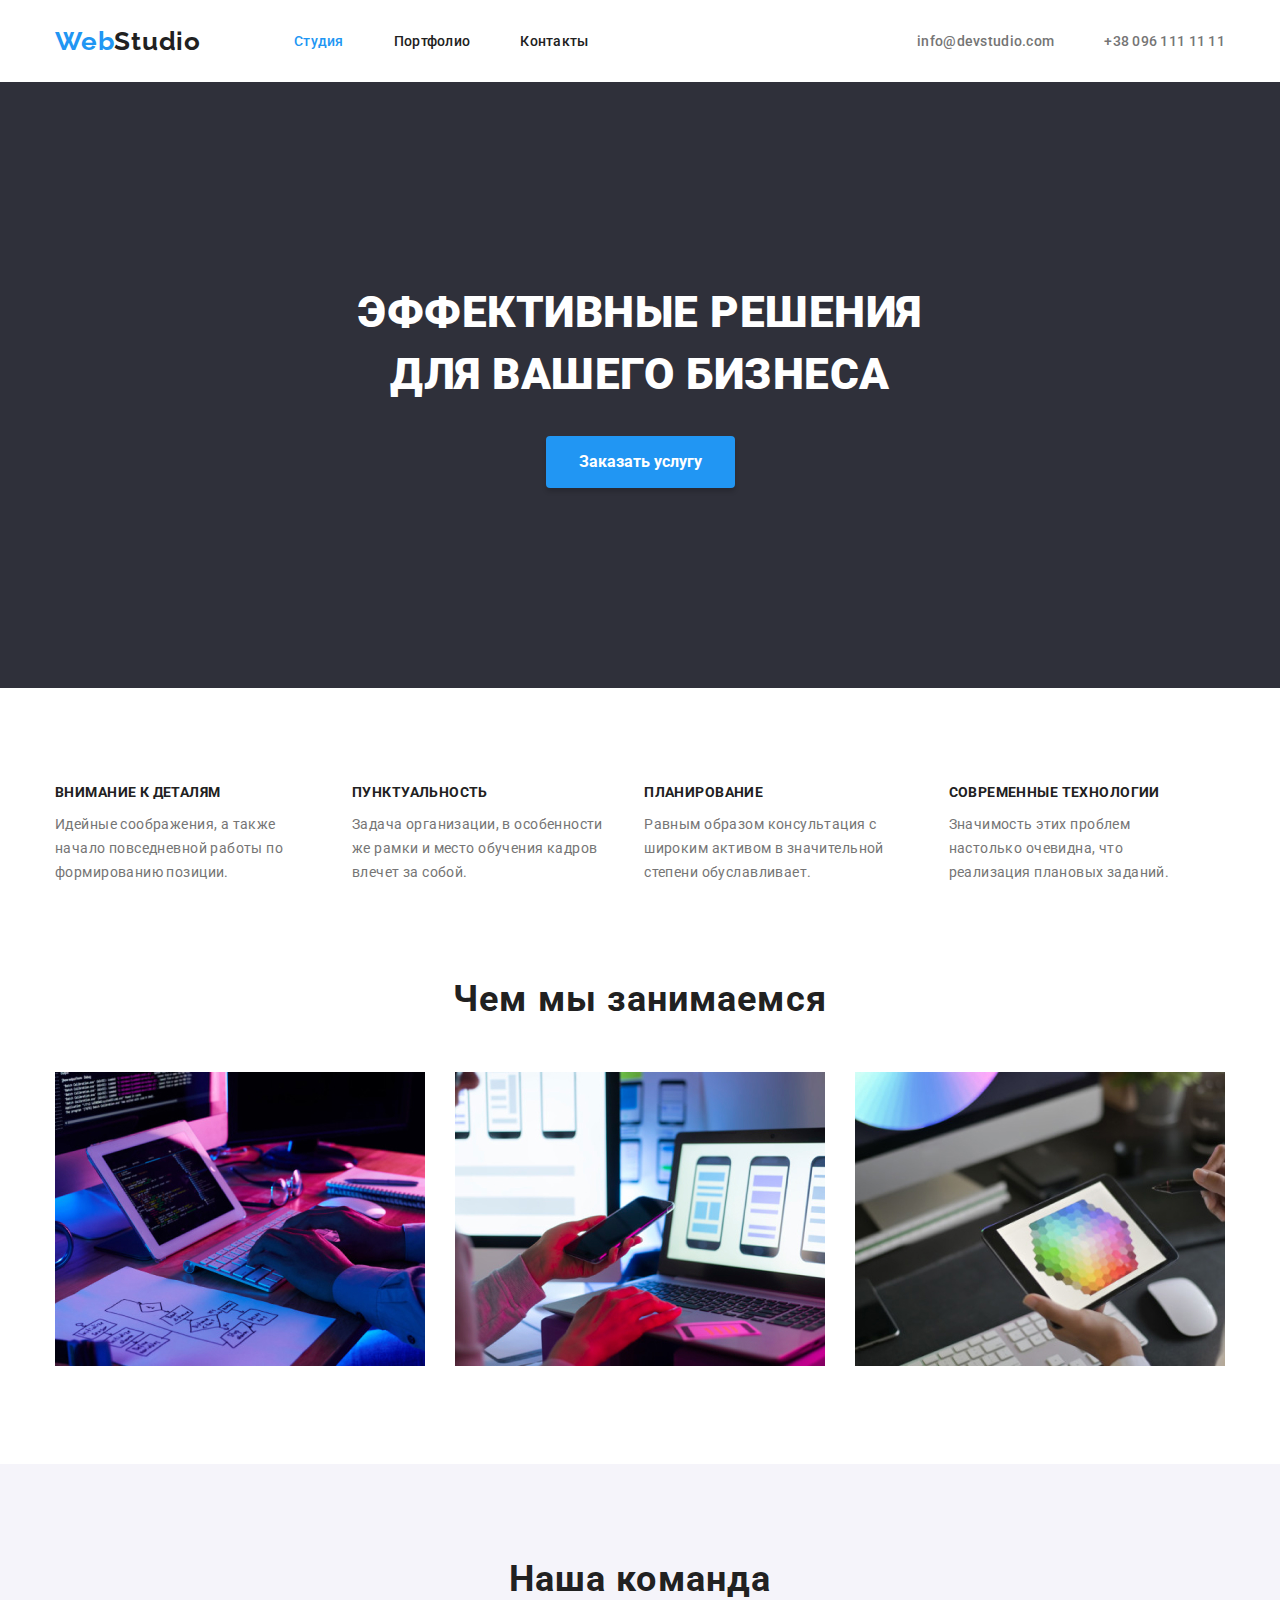
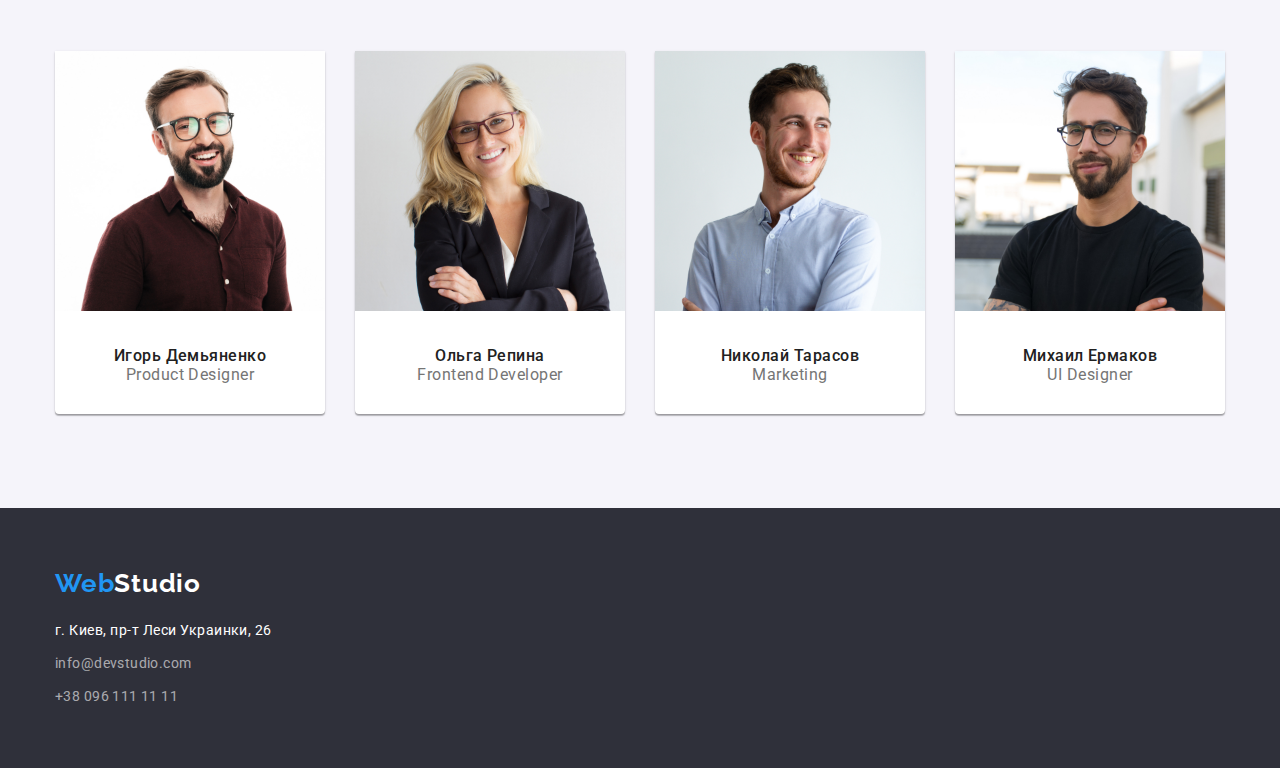
==== index.html @ 3443d998 "проект 4" ====
<!DOCTYPE html>
<html lang="en">
<head>
    <meta charset="UTF-8">
    <meta http-equiv="X-UA-Compatible" content="IE=edge">
    <meta name="viewport" content="width=device-width, initial-scale=1.0">
    <title>Index</title>
    <link rel="preconnect" href="https://fonts.googleapis.com">
    <link rel="preconnect" href="https://fonts.gstatic.com" crossorigin>
    <link href="https://fonts.googleapis.com/css2?family=Raleway:wght@700&family=Roboto:wght@400;500;700;900&display=swap"
     rel="stylesheet">
     <link rel="stylesheet" href="https://cdnjs.cloudflare.com/ajax/libs/modern-normalize/1.1.0/modern-normalize.min.css">
    <link rel="stylesheet" href="./css/styles.css">
</head>
<body>
    <header class="page-header">
        <div class="container item">
        <nav class="item">
        <a class="logo" href=""><span class="textcolor-web">Web</span><span class="textcolor-studio">Studio</span></a>
        <ul class="item">
            <li class="item-li"><a class="site-nav current" href="./index.html">Студия</a></li>
            <li class="item-li"><a class="site-nav" href="./portfolio.html">Портфолио</a></li>
            <li class="item-li"><a class="site-nav" href="">Контакты</a></li>
        </ul>
        </nav>
        <div class="item-contacts">
        <ul class="item">
            <li class="item-li">
            <a class="site-nav contacts-header" href="mailto:info@devstudio.com">info@devstudio.com</a>
            </li>
            <li class="item-li">
            <a class="site-nav contacts-header" href="tel:380961111111">+38 096 111 11 11</a>
            </li>
        </ul>
        </div>
        </div>  
    </header>
    <main>
        <section class="hero">
            <h1 class="head">
                ЭФФЕКТИВНЫЕ РЕШЕНИЯ<br>ДЛЯ ВАШЕГО БИЗНЕСА
            </h1>
            <button class="button-primary" type="button">Заказать услугу</button>
        </section>
        <section class="section benefits">
            <div class="container">
            <ul class="feature">
                <li>
                    <h3 class="title">
                        Внимание к деталям
                    </h3>
                    <p class="feature-text">
                        Идейные соображения, а также начало повседневной работы по формированию позиции.
                    </p>
                </li>
                <li>
                    <h3 class="title">
                        Пунктуальность
                    </h3>
                    <p class="feature-text">
                        Задача организации, в особенности же рамки и место обучения кадров влечет за собой.
                    </p>
                </li>
                <li>
                    <h3 class="title">
                        Планирование
                    </h3>
                    <p class="feature-text">
                        Равным образом консультация с широким активом в значительной степени обуславливает.
                    </p>
                </li>
                <li>
                    <h3 class="title">
                        Современные технологии
                    </h3>
                    <p class="feature-text">
                        Значимость этих проблем настолько очевидна, что реализация плановых заданий.
                    </p>
                </li>
            </ul>
            </div>
         </section>
            <section class="section">
            <div class="container">
            <h2 class="section-head">
                Чем мы занимаемся
            </h2>
            <ul class="item-business">
                <li>
                    <img src="./images/img-pc.jpg" alt="pc" width="370">
                </li>
                <li>
                    <img src="./images/img-notebook.jpg" alt="notebook" width="370">
                </li>
                <li>
                    <img src="./images/img-tablet.jpg" alt="tablet" width="370">
                </li> 
            </ul>
            </div>
        </section>
        <section class="section team">
            <div class="container">
            <h2 class="section-head">
                Наша команда
            </h2>
            <ul class="item">
                <li class="img-decor">
                    <img src="./images/img1section2.jpg" alt="Product Designer" width="270">
                    <div class="team-info">
                         <h3 class="section-title-names">Игорь Демьяненко</h3>
                         <p class="section-title-profession">Product Designer</p>
                    </div>
                </li>
                <li class="img-decor">
                    <img src="./images/img2section2.jpg" alt="Frontend Developer" width="270">
                   <div class="team-info">
                        <h3 class="section-title-names">Ольга Репина</h3>
                        <p class="section-title-profession">Frontend Developer</p>
                    </div>
                </li>
                <li class="img-decor">
                    <img src="./images/img3section2.jpg" alt="Marketing" width="270">
                   <div class="team-info">
                        <h3 class="section-title-names">Николай Тарасов</h3>
                        <p class="section-title-profession">Marketing</p>
                    </div>
                </li>
                <li class="img-decor">
                    <img src="./images/img4section2.jpg" alt="UI Designer" width="270">
                  <div class="team-info">
                    <h3 class="section-title-names">Михаил Ермаков</h3>
                    <p class="section-title-profession">UI Designer</p>
                    </div>
                </li>
            </ul>
            </div>
        </section> 
    </main>
    <footer class="page-footer">
        <div class="container">
            <div class="logo-footer-position">
                 <a class="logo-footer" href=""><span class="textcolor-web">Web</span><span class="textcolor-studio-footer">Studio</span></a>
            </div>
             <ul class="item-li-footer"> 
                 <li class="adress-footer-position">
                    <address class="address">г. Киев, пр-т Леси Украинки, 26</address>
                </li>
                <li class="mail-footer-position">
                    <a class="site-nav contacts-footer" href="mailto:info@devstudio.com">info@devstudio.com</a>
                </li>
                <li>
                    <a class="site-nav contacts-footer" href="tel:380961111111">+38 096 111 11 11</a>
                </li>
            </ul>
        </div>
    </footer>
</body>
</html>
---- css/styles.css ----
:root {
  --primary-text-color: #212121;
  --p-text-color: #757575;
  --accent-color: #2196f3;
}
h1,
h2,
h3,
h4,
h5,
h6,
p {
  margin-top: 0;
  margin-bottom: 0%;
}
ul {
  list-style: none;
  padding: 0px;
  margin: 0px;
}
body {
  background-color: #e5e5e5;
  color: var(--primary-text-color);
  font-family: "Raleway", sans-serif;
  font-family: "Roboto", sans-serif;
  letter-spacing: 0.03em;
}

.container {
  margin-right: auto;
  margin-left: auto;
  width: 1200px;
  padding-left: 15px;
  padding-right: 15px;
}
.hero {
  padding-top: 200px;
  padding-bottom: 200px;
  background-color: #2f303a;
  text-align: center;
}
.section {
  padding-top: 94px;
  padding-bottom: 94px;
  background-color: #ffffff;
}
.benefits {
  padding-bottom: 0px;
}

/* навигация */
.page-header {
  margin: auto;
  background-color: #ffffff;
}
.item {
  display: flex;
  align-items: center;
  justify-content: space-between;
}
.site-nav {
  color: var(--primary-text-color);
  font-weight: 500;
  font-size: 14px;
  line-height: 1.15;
  letter-spacing: 0.02em;
  text-decoration: none;
}
.item-li {
  margin-right: 50px;
  display: block;
  padding-top: 32px;
  padding-bottom: 32px;
}
.item .item-li:last-child {
  margin-right: 0px;
}

.item-contacts {
  padding-left: auto;
}

.site-nav:hover,
.site-nav:focus {
  color: var(--accent-color);
}
.site-nav.current {
  color: var(--accent-color);
}
.contacts-header {
  color: var(--p-text-color);
}

/* футер */

.page-footer {
  background-color: #2f303a;
  padding-top: 60px;
  padding-bottom: 60px;
}
.contacts-footer {
  font-style: normal;
  font-weight: normal;
  font-size: 14px;
  line-height: 1.7;
  letter-spacing: 0.03em;
  color: rgba(255, 255, 255, 0.6);
}
.address {
  font-style: normal;
  color: #ffffff;
  font-size: 14px;
  line-height: 1.7;
}

/* логотип */

.logo {
  font-family: "Raleway";
  font-style: 400;
  font-size: 26px;
  line-height: 1.2;
  letter-spacing: 0.03em;
  font-weight: bold;
  text-decoration: none;
  margin-right: 93px;
}
.textcolor-web {
  color: var(--accent-color);
}
.textcolor-studio {
  color: var(--primary-text-color);
}
.textcolor-studio-footer {
  color: #ffffff;
}

.logo-footer {
  font-family: "Raleway";
  font-style: 400;
  font-size: 26px;
  line-height: 1.2;
  letter-spacing: 0.03em;
  font-weight: bold;
  text-decoration: none;
}

.adress-footer-position {
  margin-bottom: 9px;
}
.mail-footer-position {
  margin-bottom: 9px;
}
.logo-footer-position {
  margin-bottom: 20px;
}

.item-li-footer {
  display: block;
}
/* страница студия */

/* достоинства команды */
.head {
  color: #ffffff;
  font-style: 400;
  font-weight: 900;
  font-size: 44px;
  line-height: 1.4;
  text-align: center;
}
.feature {
  display: flex;
}

.feature-text {
  color: var(--p-text-color);
  font-style: 400;
  font-size: 14px;
  line-height: 1.7;
  letter-spacing: 0.03em;
  display: flex;
  margin-right: 30px;
}

.title {
  display: flex;
  color: var(--primary-text-color);
  font-style: 400;
  font-weight: 700;
  font-size: 14px;
  line-height: 1.5;
  letter-spacing: 0.03em;
  text-transform: uppercase;
  margin-bottom: 10px;
  margin-right: 30px;
}
.item-business {
  display: flex;
  align-items: center;
  justify-content: space-between;
}

/* команда */
.team {
  background-color: #f5f4fa;
}

.section-head {
  color: var(--primary-text-color);
  font-style: 400;
  font-weight: 700;
  font-size: 36px;
  line-height: 1.2;
  text-align: center;
  letter-spacing: 0.03em;
  margin-top: 0px;
  margin-bottom: 50px;
}

.section-title-names {
  color: var(--primary-text-color);
  font-style: 400;
  font-weight: 500;
  font-size: 16px;
  line-height: 1.2;
  text-align: center;
}
.section-title-profession {
  font-family: Roboto;
  font-style: normal;
  font-weight: normal;
  font-size: 16px;
  line-height: 1.2;
  letter-spacing: 0.03em;
  color: var(--p-text-color);
  text-align: center;
}
.team-info {
  padding-top: 30px;
  padding-bottom: 30px;
}

/* страница портфолио */

/* работы команды */

.section-work-list {
  color: var(--primary-text-color);
  font-style: normal;
  font-weight: bold;
  font-size: 18px;
  line-height: 2;
  letter-spacing: 0.06em;
  margin-left: 24px;
  margin-bottom: 0px;
}
.button-position {
  display: flex;
  justify-content: center;
  margin-bottom: 50px;
}
.section-work {
  display: flex;
  flex-wrap: wrap;
  justify-content: space-between;
}
.section-work-text {
  font-style: normal;
  font-weight: normal;
  font-size: 16px;
  line-height: 1.9;
  letter-spacing: 0.03em;
  color: var(--p-text-color);
  margin-left: 24px;
  margin-bottom: 0px;
}
.portfolio-info {
  padding-top: 20px;
  padding-bottom: 20px;
}

/* кнопки */

.button-primary {
  font-family: Roboto;
  color: #ffffff;
  background-color: var(--accent-color);
  font-style: normal;
  font-weight: 700;
  font-size: 16px;
  line-height: 1.9;
  border-radius: 4px;
  text-decoration: none;
  cursor: pointer;
  box-shadow: 0px 4px 4px rgba(0, 0, 0, 0.15);
  padding: 10px 32px;
  border: 1px solid transparent;
  margin-right: auto;
  margin-left: auto;
  margin-top: 30px;
}

.button-portfolio:focus,
.button-portfolio:hover {
  color: #ffffff;
  background-color: var(--accent-color);
}
.button-portfolio {
  font-family: Roboto;
  color: var(--primary-text-color);
  background-color: #f5f4fa;
  font-style: normal;
  font-weight: 500;
  font-size: 16px;
  line-height: 1.6;
  letter-spacing: 0.03em;
  cursor: pointer;
  box-shadow: 0px 3px 1px rgba(0, 0, 0, 0.1), 0px 1px 2px rgba(0, 0, 0, 0.08),
    0px 2px 2px rgba(0, 0, 0, 0.12);
  border-radius: 4px;
  padding: 6px 22px;
  text-decoration: none;
  border: 1px solid transparent;
  margin-right: 8px;
}

.img-decor {
  background: #ffffff;
  box-shadow: 0px 1px 3px rgba(0, 0, 0, 0.12), 0px 1px 1px rgba(0, 0, 0, 0.14),
    0px 2px 1px rgba(0, 0, 0, 0.2);
  border-radius: 0px 0px 4px 4px;
}
.img-decor-portfolio {
  background: #ffffff;
  border: 1px solid #eeeeee;
  box-sizing: border-box;
  margin-bottom: 30px;
}
.img-decor-portfolio:nth-last-child(-n + 3) {
  margin-bottom: 0;
}
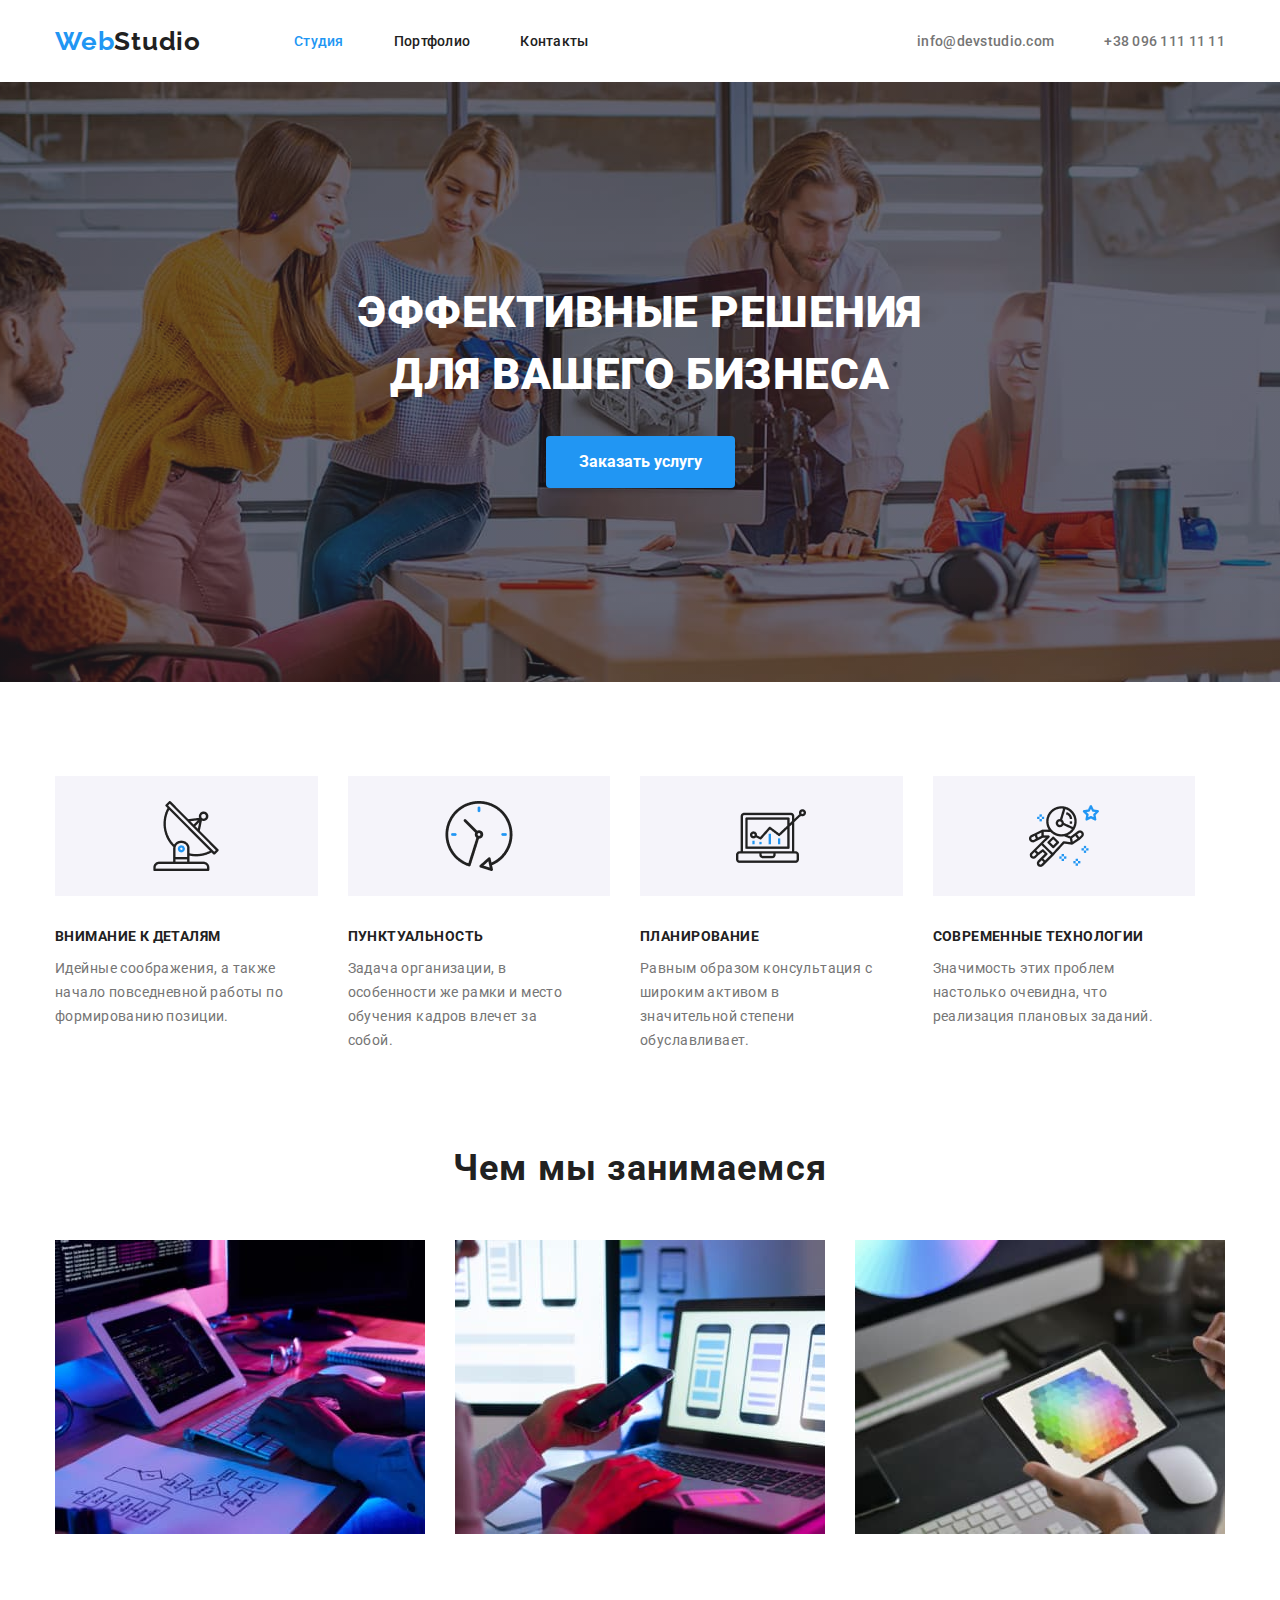
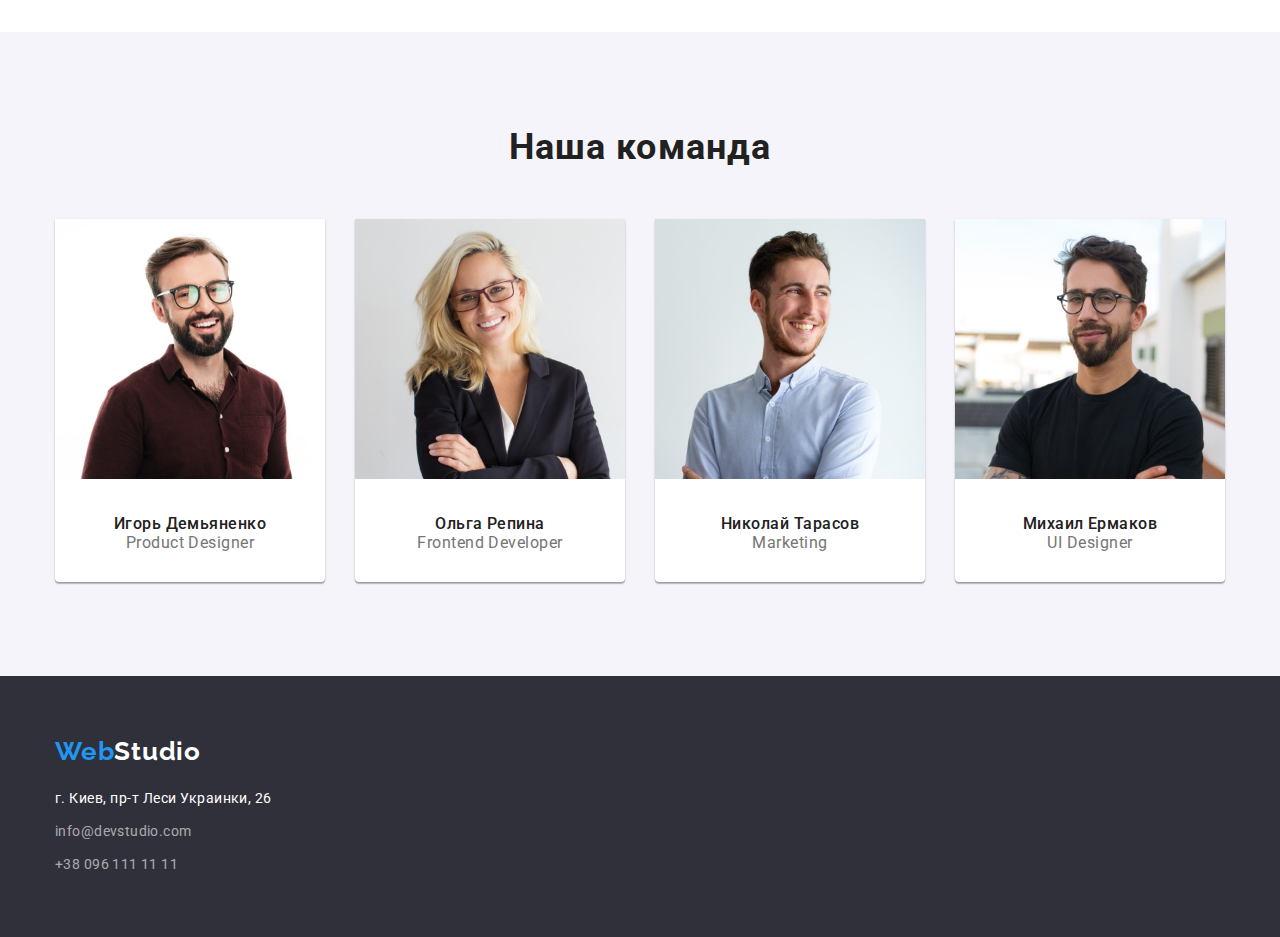
==== commit 58394b63: "Загрузка иконок" ====
--- a/index.html
+++ b/index.html
@@ -45,7 +45,7 @@
         <section class="section benefits">
             <div class="container">
             <ul class="feature">
-                <li>
+                <li class="list-feature icon-antenna">
                     <h3 class="title">
                         Внимание к деталям
                     </h3>
@@ -53,7 +53,7 @@
                         Идейные соображения, а также начало повседневной работы по формированию позиции.
                     </p>
                 </li>
-                <li>
+                <li class="list-feature icon-clock">
                     <h3 class="title">
                         Пунктуальность
                     </h3>
@@ -61,7 +61,7 @@
                         Задача организации, в особенности же рамки и место обучения кадров влечет за собой.
                     </p>
                 </li>
-                <li>
+                <li class="list-feature icon-diagramm">
                     <h3 class="title">
                         Планирование
                     </h3>
@@ -69,7 +69,7 @@
                         Равным образом консультация с широким активом в значительной степени обуславливает.
                     </p>
                 </li>
-                <li>
+                <li class="list-feature icon-astronaut">
                     <h3 class="title">
                         Современные технологии
                     </h3>
--- a/css/styles.css
+++ b/css/styles.css
@@ -38,6 +38,19 @@
   padding-bottom: 200px;
   background-color: #2f303a;
   text-align: center;
+  height: 600px;
+  max-width: 1600px;
+  margin-left: auto;
+  margin-right: auto;
+  background-image: linear-gradient(
+      to right,
+      rgba(47, 48, 58, 0.4),
+      rgba(47, 48, 58, 0.4)
+    ),
+    url("../images/Img-hero-background.jpg");
+  background-repeat: no-repeat;
+  background-position: center;
+  background-size: cover;
 }
 .section {
   padding-top: 94px;
@@ -171,6 +184,35 @@
 }
 .feature {
   display: flex;
+}
+.list-feature {
+  width: 270px;
+  margin-right: 30px;
+}
+.list-feature::before {
+  display: block;
+  content: "";
+  height: 120px;
+  background-color: #f5f4fa;
+  background-repeat: no-repeat;
+  background-size: 70px;
+  background-position: center;
+  margin-bottom: 30px;
+}
+.list-feature.icon-antenna::before {
+  background-image: url("../images/antenna.png");
+}
+
+.list-feature.icon-clock::before {
+  background-image: url("../images/clock.png");
+}
+
+.list-feature.icon-diagramm::before {
+  background-image: url("../images/diagram.png");
+}
+
+.list-feature.icon-astronaut::before {
+  background-image: url("../images/astronaut.png");
 }
 
 .feature-text {
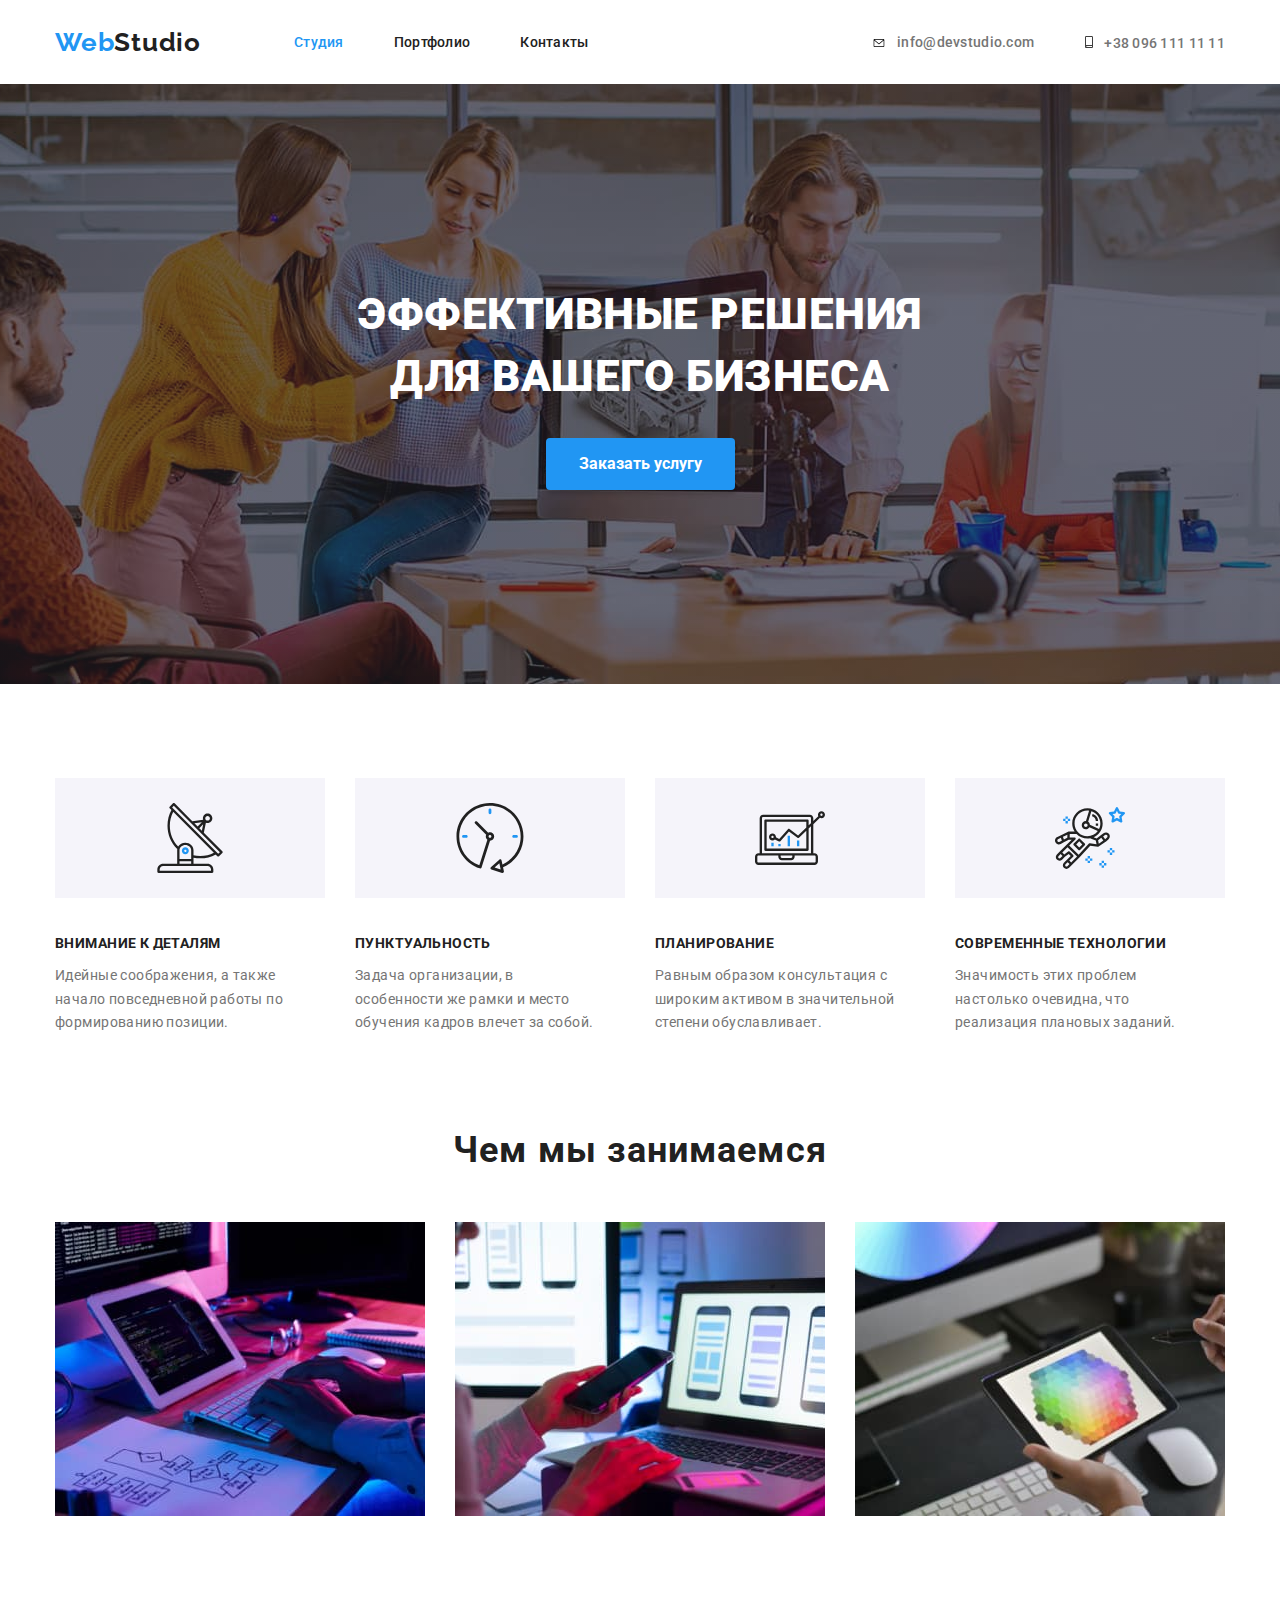
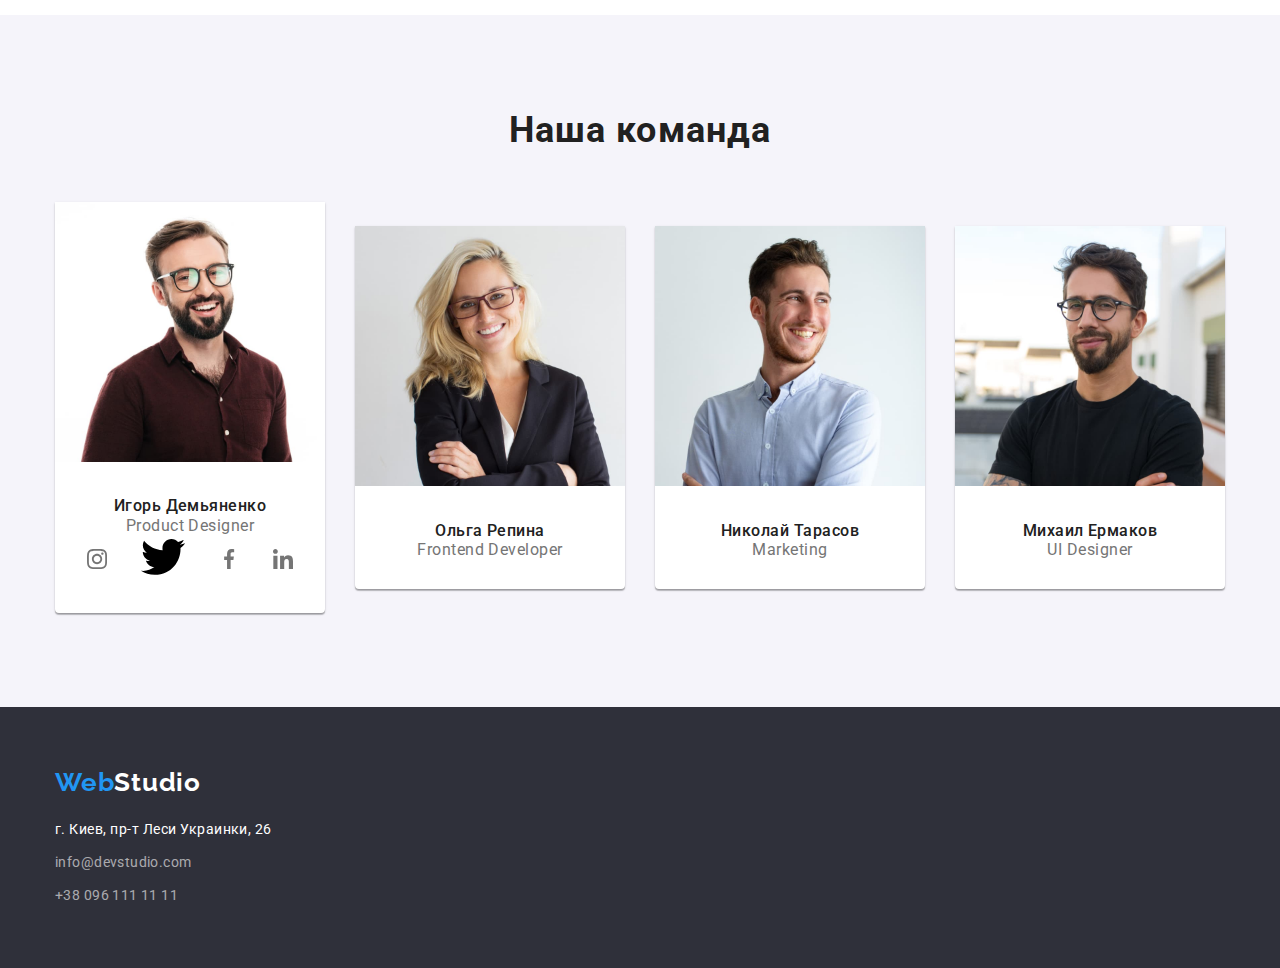
==== commit b71307d5: "работа на ссылками соц сетей" ====
--- a/index.html
+++ b/index.html
@@ -26,10 +26,10 @@
         <div class="item-contacts">
         <ul class="item">
             <li class="item-li">
-            <a class="site-nav contacts-header" href="mailto:info@devstudio.com">info@devstudio.com</a>
+                <a class="site-nav contacts-header" href="mailto:info@devstudio.com"><svg class="icon-contact" width="16" height="12"><use href="/images/symbol-defs.svg#icon-mail"></use></svg>info@devstudio.com</a>
             </li>
             <li class="item-li">
-            <a class="site-nav contacts-header" href="tel:380961111111">+38 096 111 11 11</a>
+            <a class="site-nav contacts-header" href="tel:380961111111"><svg class="icon-contact" width="10" height="16"><use href="./images/symbol-defs.svg#icon-smartphone"></use></svg>+38 096 111 11 11</a>
             </li>
         </ul>
         </div>
@@ -45,7 +45,8 @@
         <section class="section benefits">
             <div class="container">
             <ul class="feature">
-                <li class="list-feature icon-antenna">
+                <li class="list-feature">
+                    <svg class="icon-advantage"><use href="./images/symbol-defs.svg#icon-antenna"></use></svg>
                     <h3 class="title">
                         Внимание к деталям
                     </h3>
@@ -53,7 +54,8 @@
                         Идейные соображения, а также начало повседневной работы по формированию позиции.
                     </p>
                 </li>
-                <li class="list-feature icon-clock">
+                <li class="list-feature">
+                    <svg class="icon-advantage"><use href="./images/symbol-defs.svg#icon-clock"></use></svg>
                     <h3 class="title">
                         Пунктуальность
                     </h3>
@@ -61,7 +63,8 @@
                         Задача организации, в особенности же рамки и место обучения кадров влечет за собой.
                     </p>
                 </li>
-                <li class="list-feature icon-diagramm">
+                <li class="list-feature">
+                    <svg class="icon-advantage"><use href="./images/symbol-defs.svg#icon-diagram"></use></svg>
                     <h3 class="title">
                         Планирование
                     </h3>
@@ -69,7 +72,8 @@
                         Равным образом консультация с широким активом в значительной степени обуславливает.
                     </p>
                 </li>
-                <li class="list-feature icon-astronaut">
+                <li class="list-feature">
+                    <svg class="icon-advantage"><use href="./images/symbol-defs.svg#icon-astronaut"></use></svg>
                     <h3 class="title">
                         Современные технологии
                     </h3>
@@ -109,7 +113,13 @@
                     <div class="team-info">
                          <h3 class="section-title-names">Игорь Демьяненко</h3>
                          <p class="section-title-profession">Product Designer</p>
-                    </div>
+                        <ul class="social-link">
+                            <li class="icon-place"><a href=""><svg class="icon-link" height="44" width="44"><use href="./images/symbol-defs.svg#icon-instagram"></use></svg></a></li>
+                            <li><a href=""><svg height="44" width="44"><use href="./images/symbol-defs.svg#icon-twitter"></use></svg></a></li>
+                            <li><a><svg class="icon-link" height="44" width="44"><use href="./images/symbol-defs.svg#icon-facebook"></use></svg></a></li>
+                            <li><a href=""><svg class="icon-link" height="44" width="44"><use href="./images/symbol-defs.svg#icon-linkedin"></use></svg></a></li>
+                        </ul>
+                        </div>
                 </li>
                 <li class="img-decor">
                     <img src="./images/img2section2.jpg" alt="Frontend Developer" width="270">
--- a/css/styles.css
+++ b/css/styles.css
@@ -57,9 +57,6 @@
   padding-bottom: 94px;
   background-color: #ffffff;
 }
-.benefits {
-  padding-bottom: 0px;
-}
 
 /* навигация */
 .page-header {
@@ -119,6 +116,16 @@
   letter-spacing: 0.03em;
   color: rgba(255, 255, 255, 0.6);
 }
+.icon-contact {
+  margin-right: 10px;
+  padding-top: 4px;
+}
+
+.icon-contact:hover,
+.icon-contact:focus {
+  fill: var(--accent-color);
+}
+
 .address {
   font-style: normal;
   color: #ffffff;
@@ -186,33 +193,22 @@
   display: flex;
 }
 .list-feature {
+  width: calc((100% - 3 * 30px) / 4);
+  margin-right: 30px;
+}
+.list-feature:nth-child(4n) {
+  margin-right: 0;
+}
+.icon-advantage {
+  padding: 25px 100px 25px 100px;
   width: 270px;
-  margin-right: 30px;
-}
-.list-feature::before {
-  display: block;
-  content: "";
   height: 120px;
+  margin-bottom: 30px;
   background-color: #f5f4fa;
-  background-repeat: no-repeat;
-  background-size: 70px;
-  background-position: center;
-  margin-bottom: 30px;
-}
-.list-feature.icon-antenna::before {
-  background-image: url("../images/antenna.png");
-}
-
-.list-feature.icon-clock::before {
-  background-image: url("../images/clock.png");
-}
-
-.list-feature.icon-diagramm::before {
-  background-image: url("../images/diagram.png");
-}
-
-.list-feature.icon-astronaut::before {
-  background-image: url("../images/astronaut.png");
+}
+
+.benefits {
+  padding-bottom: 0px;
 }
 
 .feature-text {
@@ -235,7 +231,7 @@
   letter-spacing: 0.03em;
   text-transform: uppercase;
   margin-bottom: 10px;
-  margin-right: 30px;
+  margin-top: 0px;
 }
 .item-business {
   display: flex;
@@ -244,6 +240,7 @@
 }
 
 /* команда */
+
 .team {
   background-color: #f5f4fa;
 }
@@ -283,6 +280,26 @@
   padding-bottom: 30px;
 }
 
+.social-link {
+  padding-left: 32px;
+  padding-right: 32px;
+  display: flex;
+  justify-content: space-between;
+  align-items: center;
+}
+.icon-place {
+  display: flex;
+}
+.icon-link {
+  display: flex;
+  width: 20px;
+  height: 20px;
+  fill: var(--p-text-color);
+}
+.icon-link:hover {
+  background-color: var(--accent-color);
+  fill: #ffffff;
+}
 /* страница портфолио */
 
 /* работы команды */
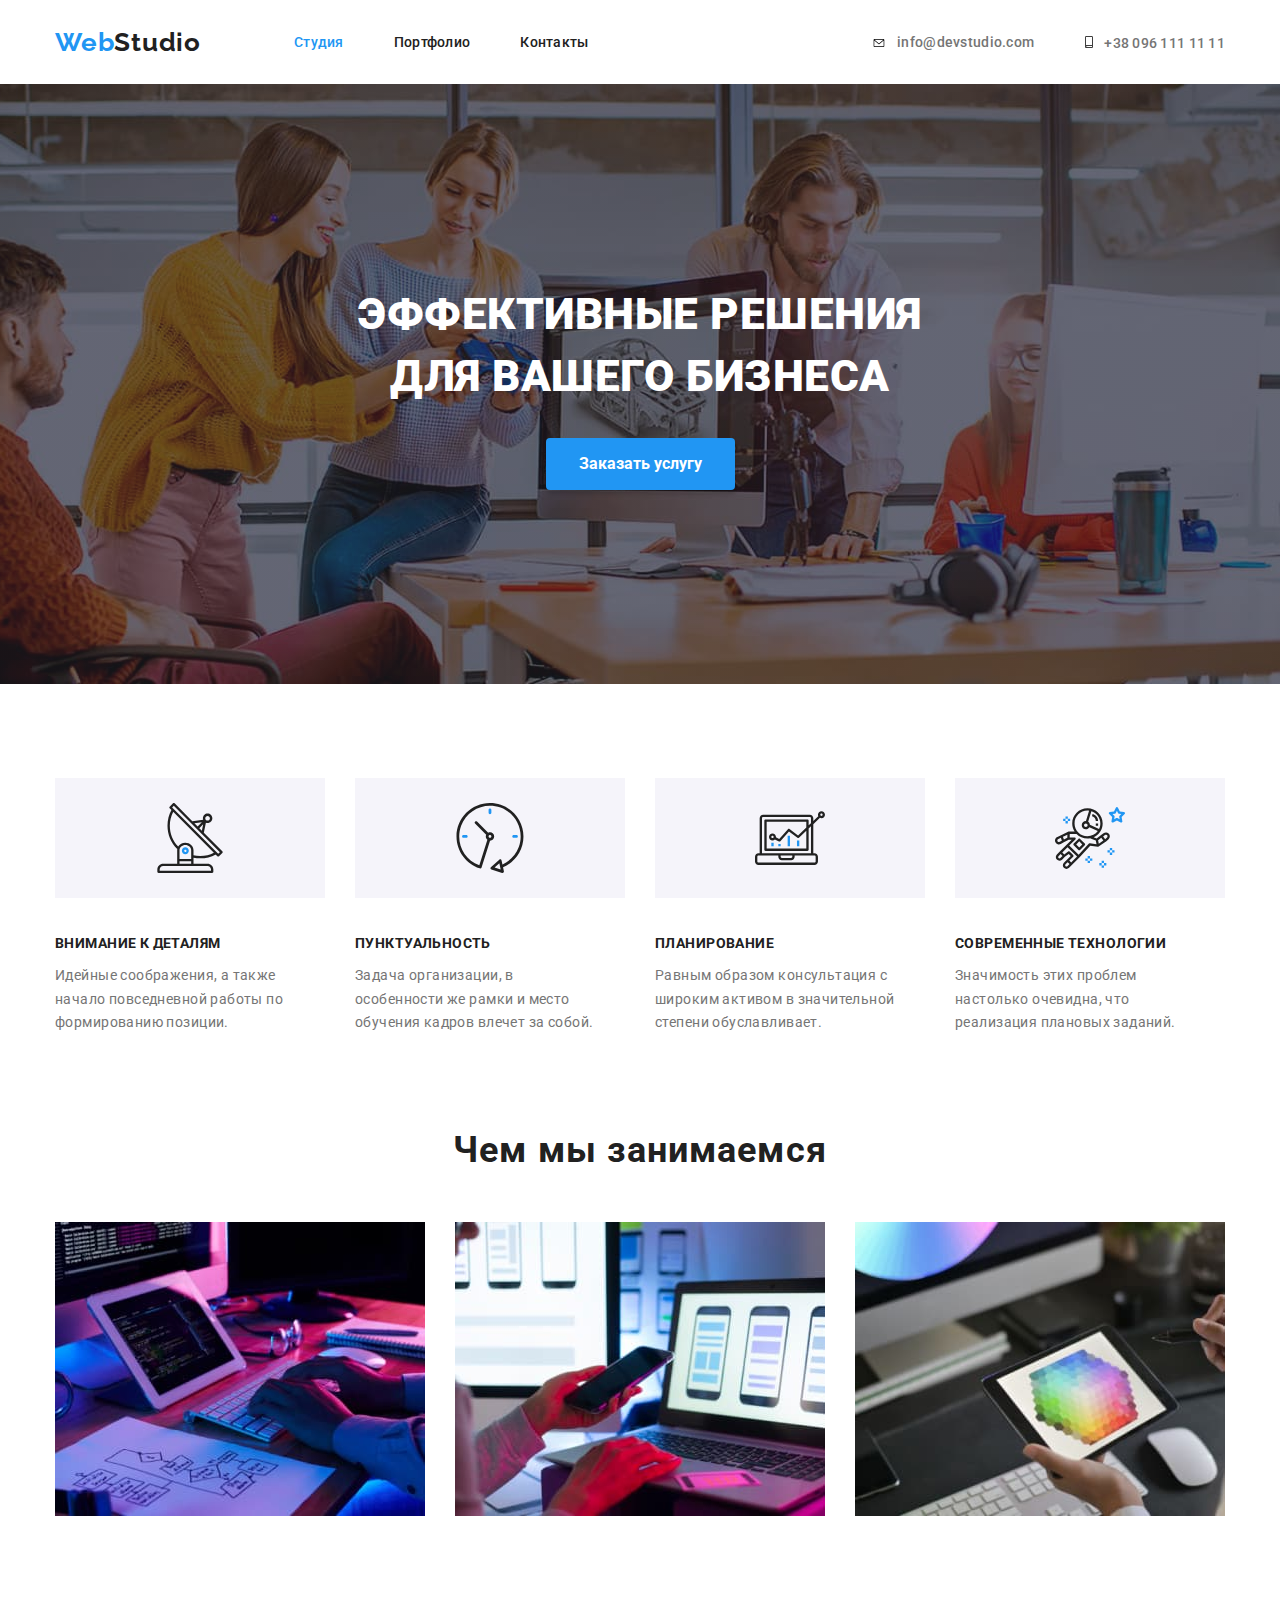
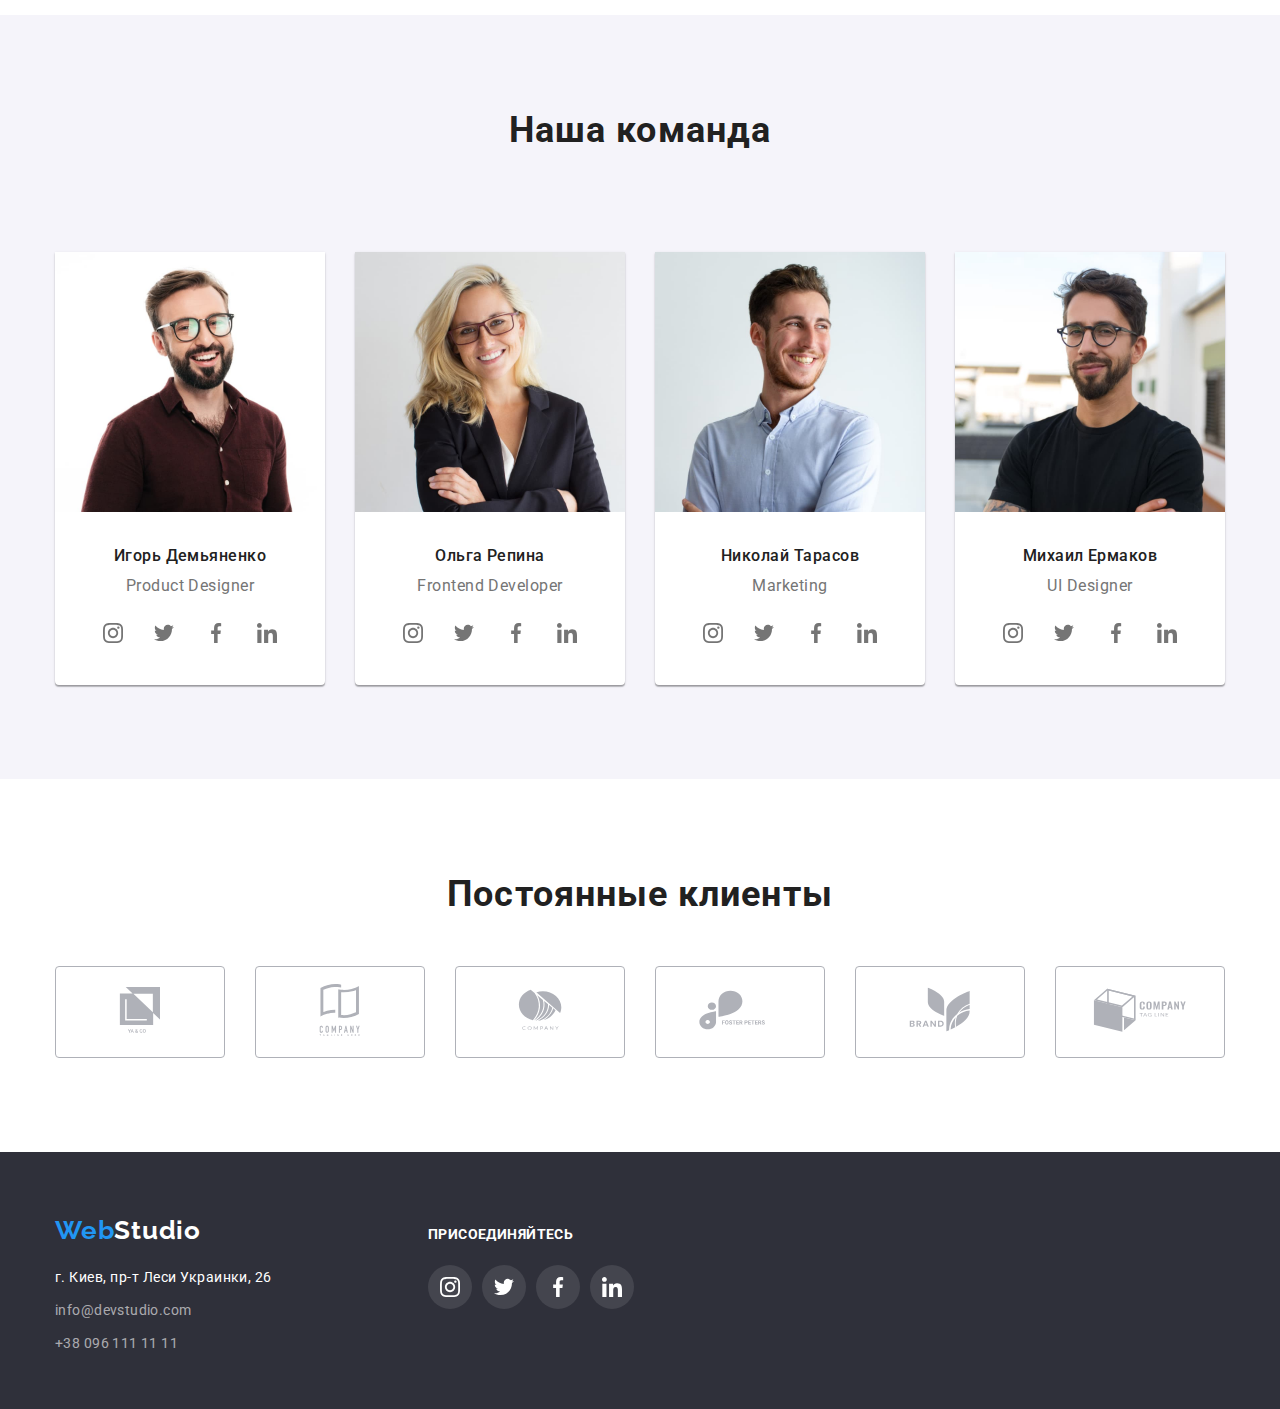
==== commit 88df10be: "svg" ====
--- a/index.html
+++ b/index.html
@@ -107,17 +107,17 @@
             <h2 class="section-head">
                 Наша команда
             </h2>
-            <ul class="item">
+            <ul class="item-team">
                 <li class="img-decor">
                     <img src="./images/img1section2.jpg" alt="Product Designer" width="270">
                     <div class="team-info">
                          <h3 class="section-title-names">Игорь Демьяненко</h3>
                          <p class="section-title-profession">Product Designer</p>
                         <ul class="social-link">
-                            <li class="icon-place"><a href=""><svg class="icon-link" height="44" width="44"><use href="./images/symbol-defs.svg#icon-instagram"></use></svg></a></li>
-                            <li><a href=""><svg height="44" width="44"><use href="./images/symbol-defs.svg#icon-twitter"></use></svg></a></li>
-                            <li><a><svg class="icon-link" height="44" width="44"><use href="./images/symbol-defs.svg#icon-facebook"></use></svg></a></li>
-                            <li><a href=""><svg class="icon-link" height="44" width="44"><use href="./images/symbol-defs.svg#icon-linkedin"></use></svg></a></li>
+                            <li class="icon-place"><a href="https://www.instagram.com"><svg class="icon-link"><use href="./images/symbol-defs.svg#icon-instagram"></use></svg></a></li>
+                            <li class="icon-place"><a href="https://www.twitter.com"><svg class="icon-link"><use href="./images/symbol-defs.svg#icon-twitter"></use></svg></a></li>
+                            <li class="icon-place"><a href="https://www.facebook.com"><svg class="icon-link"><use href="./images/symbol-defs.svg#icon-facebook"></use></svg></a></li>
+                            <li class="icon-place"><a href="https://www.linkedin.com"><svg class="icon-link"><use href="./images/symbol-defs.svg#icon-linkedin"></use></svg></a></li>
                         </ul>
                         </div>
                 </li>
@@ -126,6 +126,20 @@
                    <div class="team-info">
                         <h3 class="section-title-names">Ольга Репина</h3>
                         <p class="section-title-profession">Frontend Developer</p>
+                    <ul class="social-link">
+                        <li class="icon-place"><a href="https://www.instagram.com"><svg class="icon-link">
+                                    <use href="./images/symbol-defs.svg#icon-instagram"></use>
+                                </svg></a></li>
+                        <li class="icon-place"><a href="https://www.twitter.com"><svg class="icon-link">
+                                    <use href="./images/symbol-defs.svg#icon-twitter"></use>
+                                </svg></a></li>
+                        <li class="icon-place"><a href="https://www.facebook.com"><svg class="icon-link">
+                                    <use href="./images/symbol-defs.svg#icon-facebook"></use>
+                                </svg></a></li>
+                        <li class="icon-place"><a href="https://www.linkedin.com"><svg class="icon-link">
+                                    <use href="./images/symbol-defs.svg#icon-linkedin"></use>
+                                </svg></a></li>
+                    </ul>
                     </div>
                 </li>
                 <li class="img-decor">
@@ -133,6 +147,20 @@
                    <div class="team-info">
                         <h3 class="section-title-names">Николай Тарасов</h3>
                         <p class="section-title-profession">Marketing</p>
+                    <ul class="social-link">
+                        <li class="icon-place"><a href="https://www.instagram.com"><svg class="icon-link">
+                                    <use href="./images/symbol-defs.svg#icon-instagram"></use>
+                                </svg></a></li>
+                        <li class="icon-place"><a href="https://www.twitter.com"><svg class="icon-link">
+                                    <use href="./images/symbol-defs.svg#icon-twitter"></use>
+                                </svg></a></li>
+                        <li class="icon-place"><a href="https://www.facebook.com"><svg class="icon-link">
+                                    <use href="./images/symbol-defs.svg#icon-facebook"></use>
+                                </svg></a></li>
+                        <li class="icon-place"><a href="https://www.linkedin.com"><svg class="icon-link">
+                                    <use href="./images/symbol-defs.svg#icon-linkedin"></use>
+                                </svg></a></li>
+                    </ul>
                     </div>
                 </li>
                 <li class="img-decor">
@@ -140,18 +168,47 @@
                   <div class="team-info">
                     <h3 class="section-title-names">Михаил Ермаков</h3>
                     <p class="section-title-profession">UI Designer</p>
-                    </div>
+                <ul class="social-link">
+                    <li class="icon-place"><a href="https://www.instagram.com"><svg class="icon-link">
+                                <use href="./images/symbol-defs.svg#icon-instagram"></use>
+                            </svg></a></li>
+                    <li class="icon-place"><a href="https://www.twitter.com"><svg class="icon-link">
+                                <use href="./images/symbol-defs.svg#icon-twitter"></use>
+                            </svg></a></li>
+                    <li class="icon-place"><a href="https://www.facebook.com"><svg class="icon-link">
+                                <use href="./images/symbol-defs.svg#icon-facebook"></use>
+                            </svg></a></li>
+                    <li class="icon-place"><a href="https://www.linkedin.com"><svg class="icon-link">
+                                <use href="./images/symbol-defs.svg#icon-linkedin"></use>
+                            </svg></a></li>
+                </ul>
+                </div>
                 </li>
             </ul>
             </div>
         </section> 
+        <section class="section">
+            <div class="container">
+            <h2 class="section-head">Постоянные клиенты</h2>
+            <ul class="list-company">
+                <li class="icon-clients"><a href=""><svg class="icon" widtch="41" height="46"><use href="./images/symbol-defs.svg#icon-company-1"></use></svg></a></li>
+                <li class="icon-clients"><a href=""><svg class="icon" widtch="40" height="52"><use href="./images/symbol-defs.svg#icon-company-2"></use></svg></a></li>
+                <li class="icon-clients"><a href=""><svg class="icon" widtch="43" height="41"><use href="./images/symbol-defs.svg#icon-company-3"></use></svg></a></li>
+                <li class="icon-clients"><a href=""><svg class="icon" widtch="84" height="40"><use href="./images/symbol-defs.svg#icon-company-4"></use></svg></a></li>
+                <li class="icon-clients"><a href=""><svg class="icon" widtch="62" height="45"><use href="./images/symbol-defs.svg#icon-company-5"></use></svg></a></li>
+                <li class="icon-clients"><a href=""><svg class="icon" widtch="94" height="44"><use href="./images/symbol-defs.svg#icon-company-6"></use></svg></a></li>
+            </ul>
+            </div>
+        </section>
     </main>
     <footer class="page-footer">
         <div class="container">
-            <div class="logo-footer-position">
-                 <a class="logo-footer" href=""><span class="textcolor-web">Web</span><span class="textcolor-studio-footer">Studio</span></a>
-            </div>
-             <ul class="item-li-footer"> 
+            <div class="container-adress">
+            <div class="social-adress-place">
+                <ul class="item-li-footer">
+                 <li class="logo-footer-position">
+                    <a class="logo-footer" href=""><span class="textcolor-web">Web</span><span class="textcolor-studio-footer">Studio</span></a>
+                </li>
                  <li class="adress-footer-position">
                     <address class="address">г. Киев, пр-т Леси Украинки, 26</address>
                 </li>
@@ -162,6 +219,25 @@
                     <a class="site-nav contacts-footer" href="tel:380961111111">+38 096 111 11 11</a>
                 </li>
             </ul>
+            </div>
+            <div class="social-link-place">
+            <h3 class="title-footer">ПРИСОЕДИНЯЙТЕСЬ</h3>
+                <ul class="social-link-footer">
+                    <li class="icon-place-footer"><a href="https://www.instagram.com"><svg class="icon-link-footer">
+                            <use href="./images/symbol-defs.svg#icon-instagram"></use>
+                        </svg></a></li>
+                    <li class="icon-place-footer"><a href="https://www.twitter.com"><svg class="icon-link-footer">
+                            <use href="./images/symbol-defs.svg#icon-twitter"></use>
+                        </svg></a></li>
+                    <li class="icon-place-footer"><a href="https://www.facebook.com"><svg class="icon-link-footer">
+                            <use href="./images/symbol-defs.svg#icon-facebook"></use>
+                        </svg></a></li>
+                    <li class="icon-place-footer"><a href="https://www.linkedin.com"><svg class="icon-link-footer">
+                            <use href="./images/symbol-defs.svg#icon-linkedin"></use>
+                        </svg></a></li>
+                </ul>
+            </div>
+             </div>
         </div>
     </footer>
 </body>
--- a/css/styles.css
+++ b/css/styles.css
@@ -105,8 +105,6 @@
 
 .page-footer {
   background-color: #2f303a;
-  padding-top: 60px;
-  padding-bottom: 60px;
 }
 .contacts-footer {
   font-style: normal;
@@ -165,6 +163,10 @@
   text-decoration: none;
 }
 
+.logo-footer-position {
+  margin-bottom: 20px;
+}
+
 .adress-footer-position {
   margin-bottom: 9px;
 }
@@ -177,6 +179,59 @@
 
 .item-li-footer {
   display: block;
+}
+
+.title-footer {
+  display: flex;
+  color: #ffffff;
+  font-style: 400;
+  font-weight: 700;
+  font-size: 14px;
+  line-height: 1.5;
+  letter-spacing: 0.03em;
+  text-transform: uppercase;
+  margin-bottom: 0px;
+  margin-top: 0px;
+}
+
+.social-link-footer {
+  display: flex;
+  align-items: center;
+  padding-top: 20px;
+}
+.icon-place-footer {
+  padding: 0;
+  border: none;
+  width: 44px;
+  height: 44px;
+  border-radius: 50%;
+  display: flex;
+  justify-content: center;
+  align-items: center;
+  background: rgba(255, 255, 255, 0.1);
+  margin-right: 10px;
+}
+.icon-link-footer {
+  display: flex;
+  width: 20px;
+  height: 20px;
+  fill: #ffffff;
+}
+.icon-link-footer:hover,
+.icon-place-footer:hover {
+  background-color: var(--accent-color);
+  fill: #ffffff;
+}
+
+.social-link-place {
+  padding-left: 156px;
+  padding-top: 72px;
+  padding-bottom: 100px;
+}
+
+.container-adress {
+  display: flex;
+  align-items: baseline;
 }
 /* страница студия */
 
@@ -244,6 +299,12 @@
 .team {
   background-color: #f5f4fa;
 }
+.item-team {
+  display: flex;
+  align-items: center;
+  justify-content: space-between;
+  padding-top: 50px;
+}
 
 .section-head {
   color: var(--primary-text-color);
@@ -274,6 +335,7 @@
   letter-spacing: 0.03em;
   color: var(--p-text-color);
   text-align: center;
+  padding-top: 10px;
 }
 .team-info {
   padding-top: 30px;
@@ -281,14 +343,22 @@
 }
 
 .social-link {
+  display: flex;
+  justify-content: space-around;
+  align-items: center;
   padding-left: 32px;
   padding-right: 32px;
-  display: flex;
-  justify-content: space-between;
-  align-items: center;
+  padding-top: 16px;
 }
 .icon-place {
-  display: flex;
+  padding: 0;
+  border: none;
+  width: 44px;
+  height: 44px;
+  border-radius: 50%;
+  display: flex;
+  justify-content: center;
+  align-items: center;
 }
 .icon-link {
   display: flex;
@@ -296,10 +366,43 @@
   height: 20px;
   fill: var(--p-text-color);
 }
-.icon-link:hover {
+.icon-link:hover,
+.icon-place:hover {
   background-color: var(--accent-color);
   fill: #ffffff;
 }
+
+/* секция "постоянные клиенты" */
+.list-company {
+  display: flex;
+  justify-content: center;
+}
+.icon-clients {
+  display: flex;
+  width: 170px;
+  height: 92px;
+  justify-content: center;
+  align-items: center;
+  margin-right: 15px;
+  margin-left: 15px;
+  border: 1px solid #afb1b8;
+  box-sizing: border-box;
+  border-radius: 4px;
+}
+.icon {
+  fill: #afb1b8;
+}
+.icon:focus,
+.icon:hover {
+  fill: var(--accent-color);
+}
+
+.icon-clients:hover,
+.icon-clients:focus {
+  border: 1px solid var(--accent-color);
+  fill: var(--accent-color);
+}
+
 /* страница портфолио */
 
 /* работы команды */
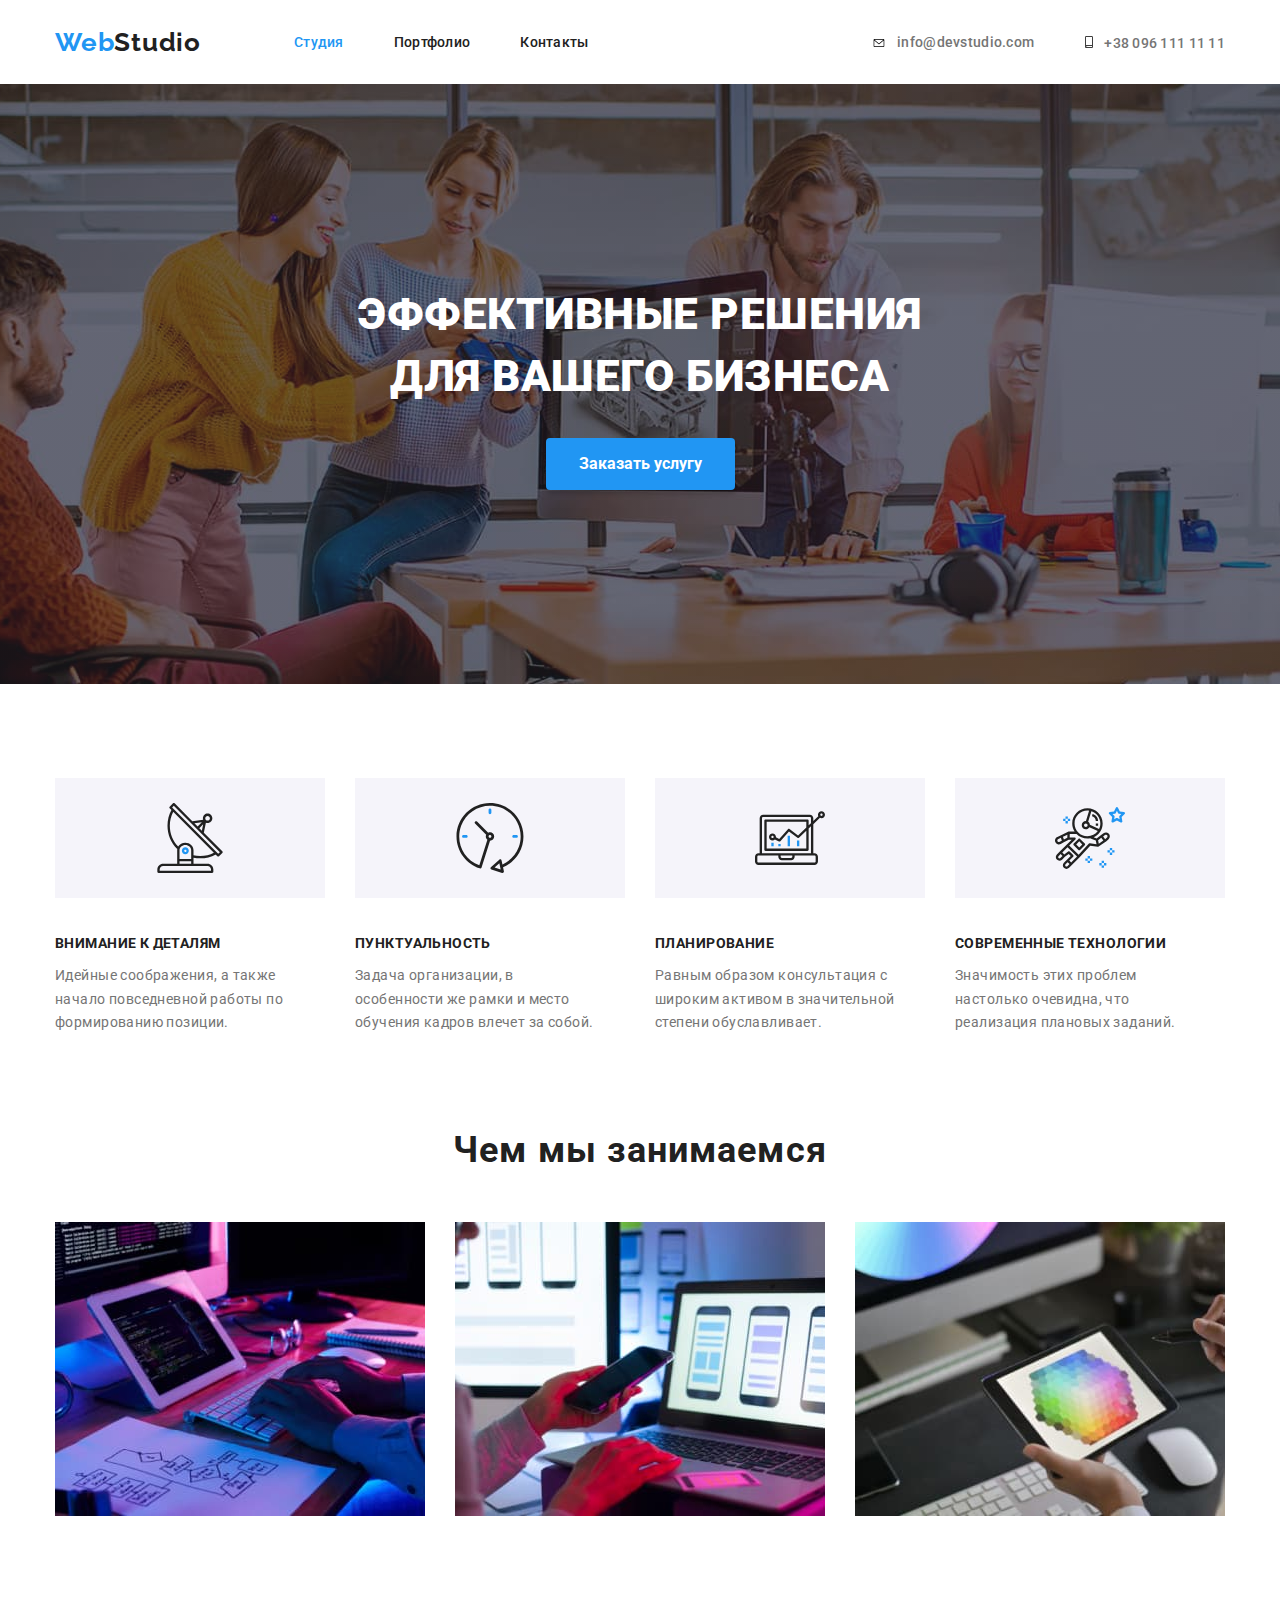
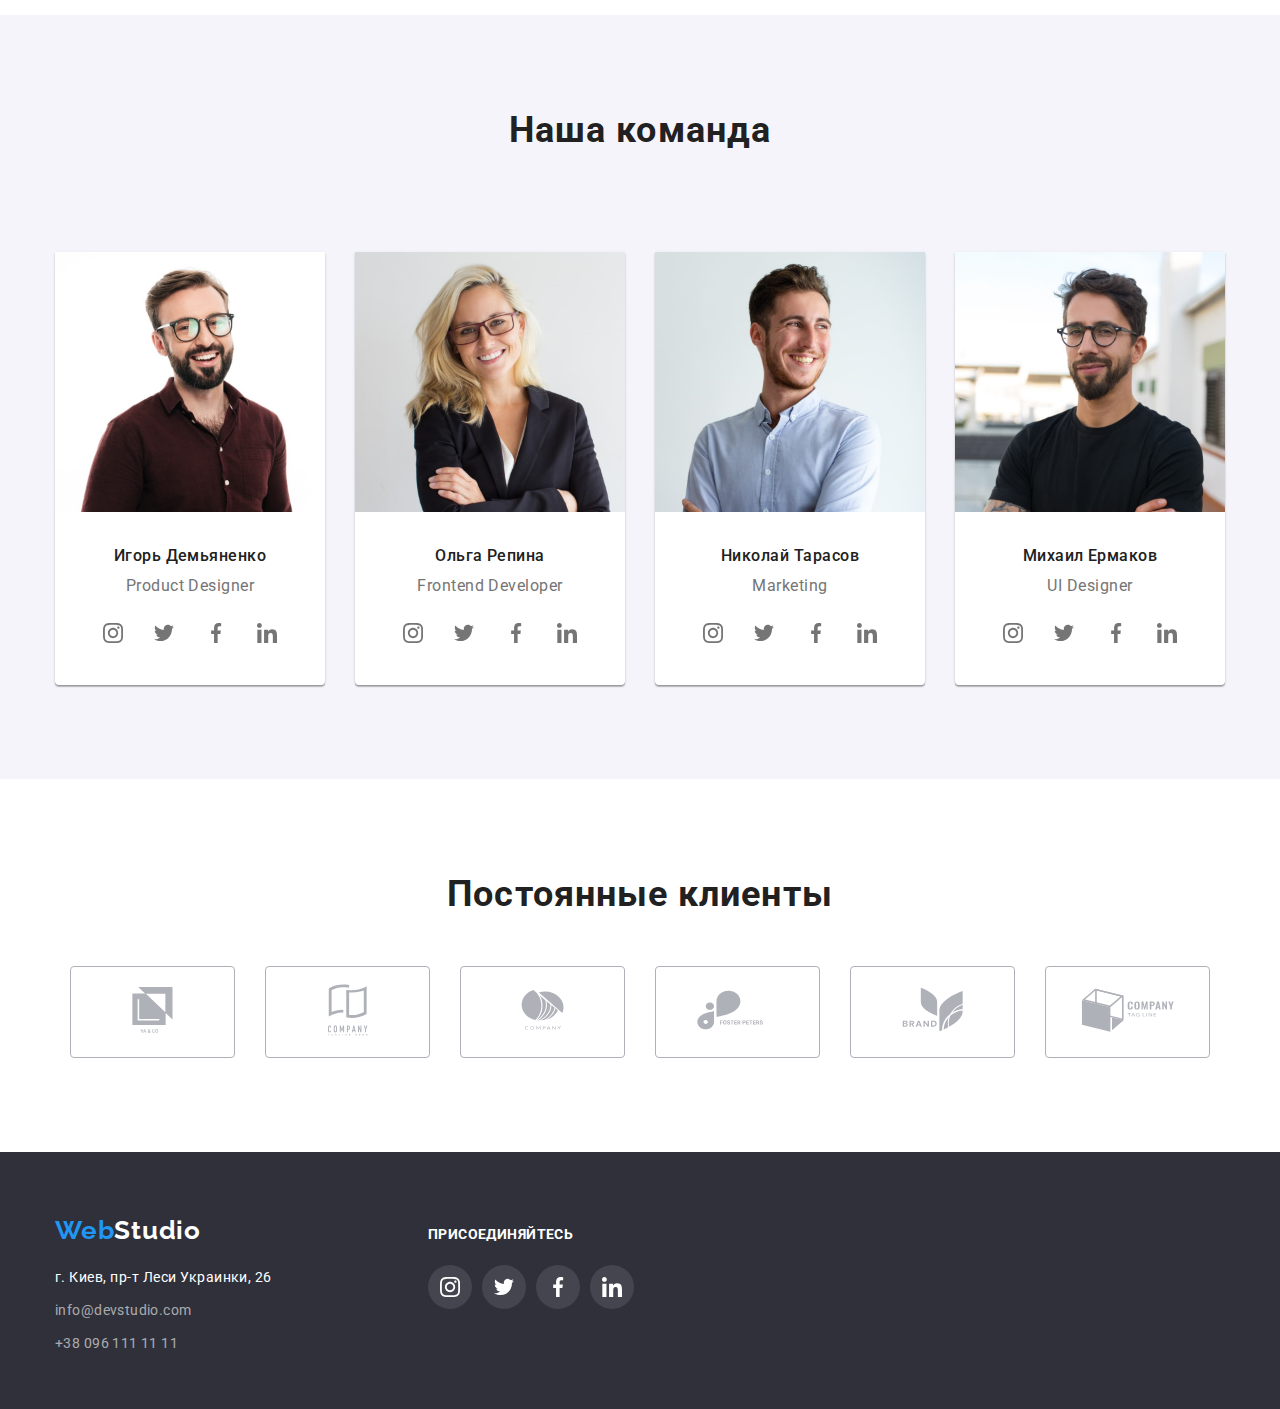
==== commit 603e9298: "внесены правки после валидатора" ====
--- a/index.html
+++ b/index.html
@@ -191,12 +191,12 @@
             <div class="container">
             <h2 class="section-head">Постоянные клиенты</h2>
             <ul class="list-company">
-                <li class="icon-clients"><a href=""><svg class="icon" widtch="41" height="46"><use href="./images/symbol-defs.svg#icon-company-1"></use></svg></a></li>
-                <li class="icon-clients"><a href=""><svg class="icon" widtch="40" height="52"><use href="./images/symbol-defs.svg#icon-company-2"></use></svg></a></li>
-                <li class="icon-clients"><a href=""><svg class="icon" widtch="43" height="41"><use href="./images/symbol-defs.svg#icon-company-3"></use></svg></a></li>
-                <li class="icon-clients"><a href=""><svg class="icon" widtch="84" height="40"><use href="./images/symbol-defs.svg#icon-company-4"></use></svg></a></li>
-                <li class="icon-clients"><a href=""><svg class="icon" widtch="62" height="45"><use href="./images/symbol-defs.svg#icon-company-5"></use></svg></a></li>
-                <li class="icon-clients"><a href=""><svg class="icon" widtch="94" height="44"><use href="./images/symbol-defs.svg#icon-company-6"></use></svg></a></li>
+                <li class="icon-clients"><a href=""><svg class="icon" width="41" height="46"><use href="./images/symbol-defs.svg#icon-company-1"></use></svg></a></li>
+                <li class="icon-clients"><a href=""><svg class="icon" width="40" height="52"><use href="./images/symbol-defs.svg#icon-company-2"></use></svg></a></li>
+                <li class="icon-clients"><a href=""><svg class="icon" width="43" height="41"><use href="./images/symbol-defs.svg#icon-company-3"></use></svg></a></li>
+                <li class="icon-clients"><a href=""><svg class="icon" width="84" height="40"><use href="./images/symbol-defs.svg#icon-company-4"></use></svg></a></li>
+                <li class="icon-clients"><a href=""><svg class="icon" width="62" height="45"><use href="./images/symbol-defs.svg#icon-company-5"></use></svg></a></li>
+                <li class="icon-clients"><a href=""><svg class="icon" width="94" height="44"><use href="./images/symbol-defs.svg#icon-company-6"></use></svg></a></li>
             </ul>
             </div>
         </section>
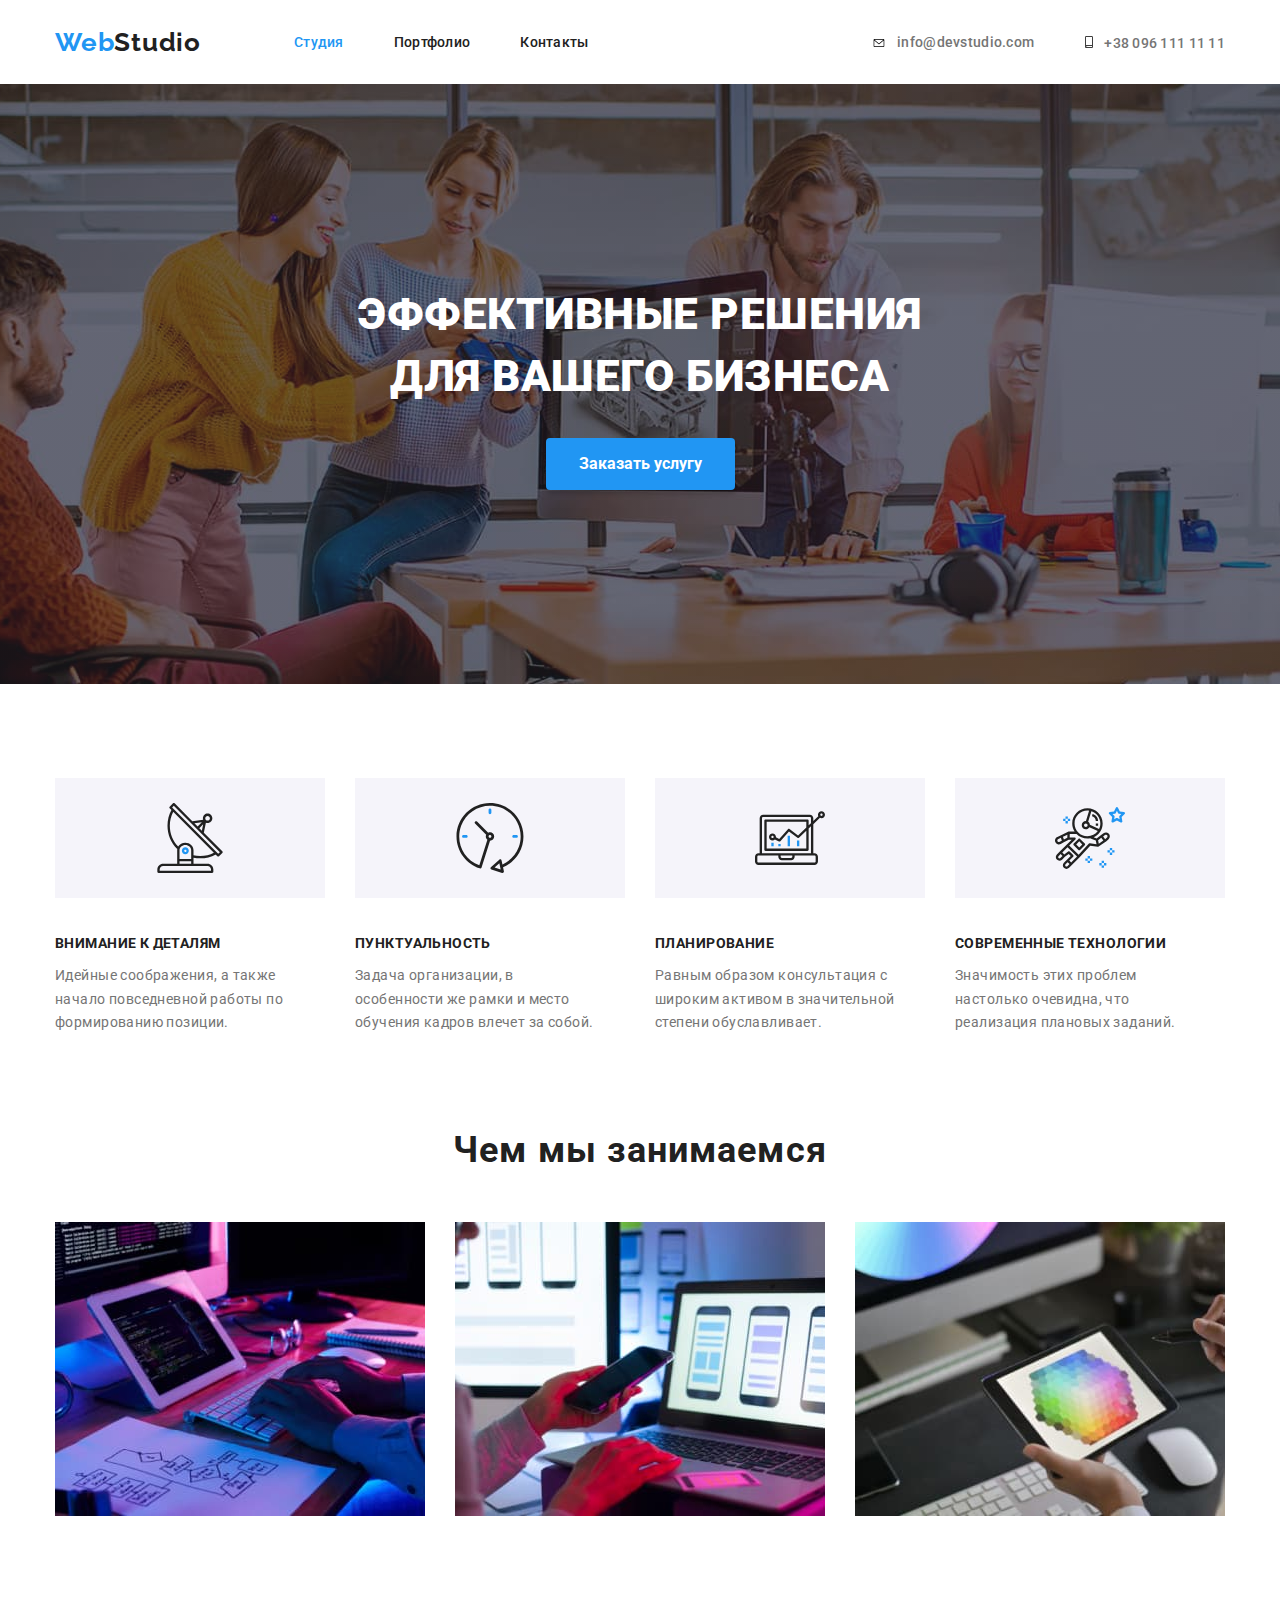
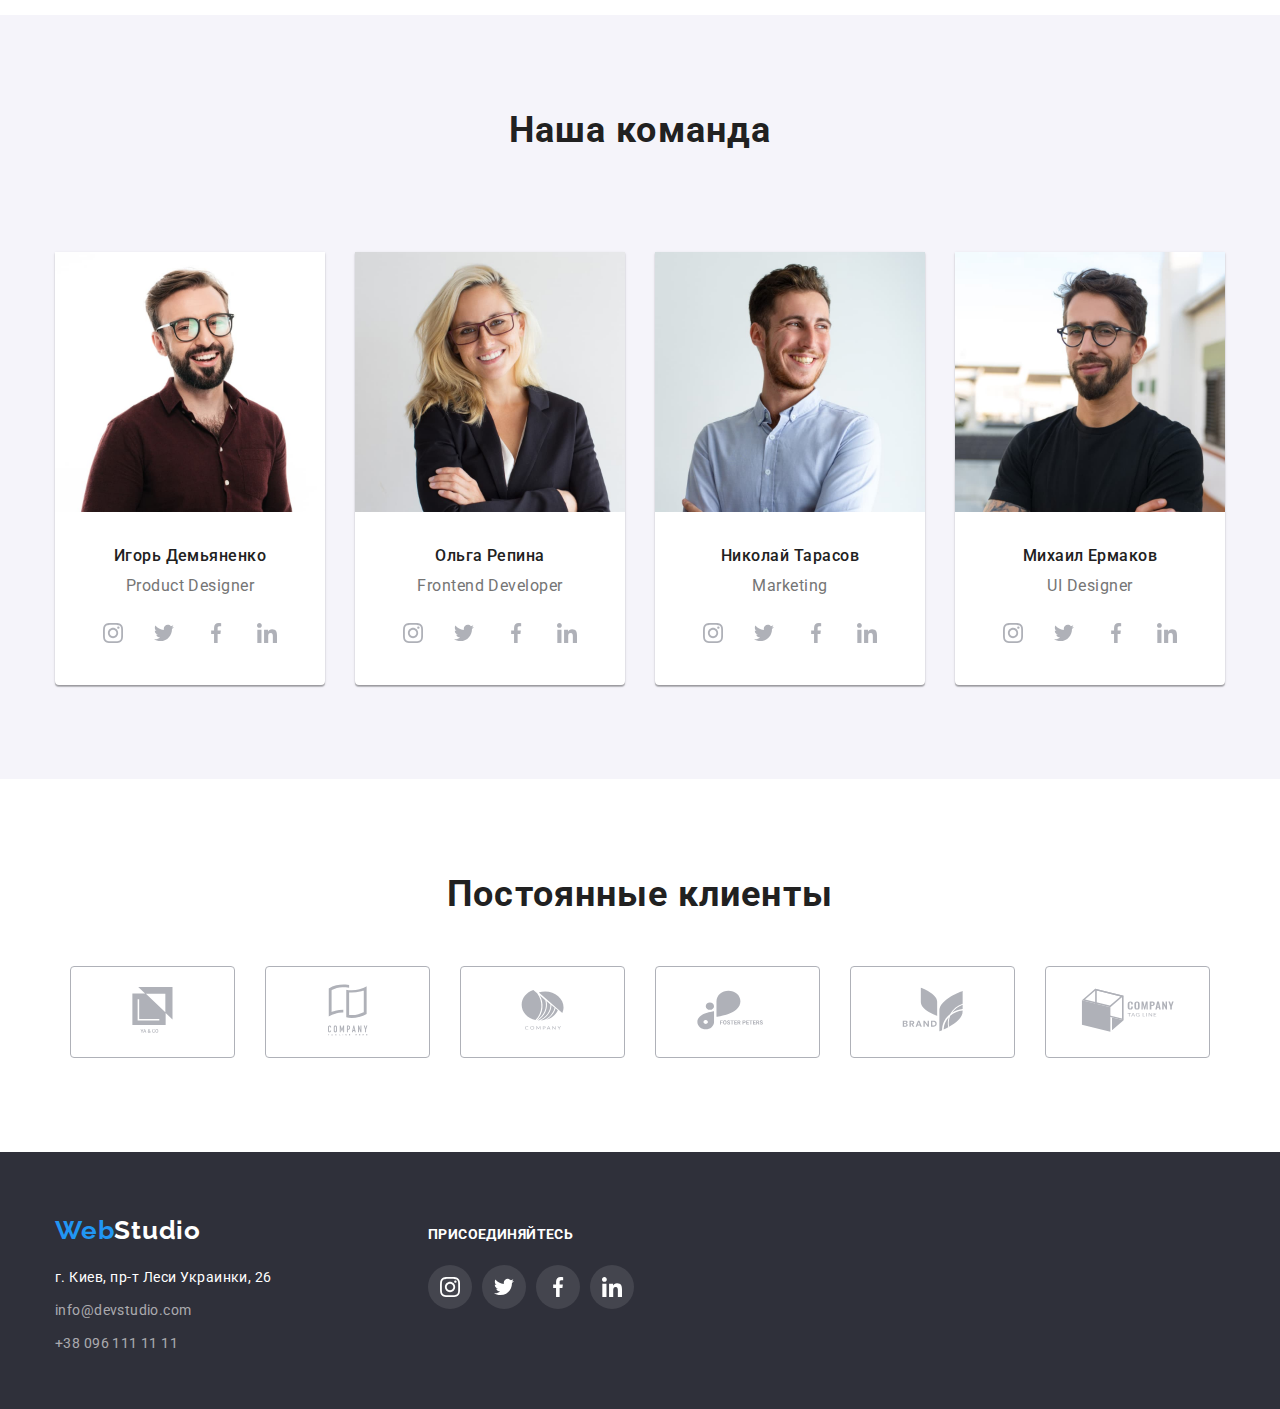
==== commit bb73cb3e: "Иконки , портфолио" ====
--- a/index.html
+++ b/index.html
@@ -26,7 +26,7 @@
         <div class="item-contacts">
         <ul class="item">
             <li class="item-li">
-                <a class="site-nav contacts-header" href="mailto:info@devstudio.com"><svg class="icon-contact" width="16" height="12"><use href="/images/symbol-defs.svg#icon-mail"></use></svg>info@devstudio.com</a>
+                <a class="site-nav contacts-header" href="mailto:info@devstudio.com"><svg class="icon-contact" width="16" height="12"><use href="./images/symbol-defs.svg#icon-mail"></use></svg>info@devstudio.com</a>
             </li>
             <li class="item-li">
             <a class="site-nav contacts-header" href="tel:380961111111"><svg class="icon-contact" width="10" height="16"><use href="./images/symbol-defs.svg#icon-smartphone"></use></svg>+38 096 111 11 11</a>
@@ -114,7 +114,7 @@
                          <h3 class="section-title-names">Игорь Демьяненко</h3>
                          <p class="section-title-profession">Product Designer</p>
                         <ul class="social-link">
-                            <li class="icon-place"><a href="https://www.instagram.com"><svg class="icon-link"><use href="./images/symbol-defs.svg#icon-instagram"></use></svg></a></li>
+                            <li class="icon-place"><a href="https://www.instagram.com"><svg class="icon-link"><use href="./images/symbol-defs.svg#icon-instagram"></use></svg></a></li>        
                             <li class="icon-place"><a href="https://www.twitter.com"><svg class="icon-link"><use href="./images/symbol-defs.svg#icon-twitter"></use></svg></a></li>
                             <li class="icon-place"><a href="https://www.facebook.com"><svg class="icon-link"><use href="./images/symbol-defs.svg#icon-facebook"></use></svg></a></li>
                             <li class="icon-place"><a href="https://www.linkedin.com"><svg class="icon-link"><use href="./images/symbol-defs.svg#icon-linkedin"></use></svg></a></li>
--- a/css/styles.css
+++ b/css/styles.css
@@ -119,8 +119,8 @@
   padding-top: 4px;
 }
 
-.icon-contact:hover,
-.icon-contact:focus {
+.contacts-header:hover,
+.contacts-header:focus {
   fill: var(--accent-color);
 }
 
@@ -364,11 +364,13 @@
   display: flex;
   width: 20px;
   height: 20px;
-  fill: var(--p-text-color);
-}
-.icon-link:hover,
+  fill: #afb1b8;
+}
+
 .icon-place:hover {
   background-color: var(--accent-color);
+}
+.icon-place:hover .icon-link {
   fill: #ffffff;
 }
 
@@ -392,8 +394,8 @@
 .icon {
   fill: #afb1b8;
 }
-.icon:focus,
-.icon:hover {
+.icon-clients:hover .icon,
+.icon-clients:focus .icon {
   fill: var(--accent-color);
 }
 
@@ -441,7 +443,11 @@
   padding-top: 20px;
   padding-bottom: 20px;
 }
-
+.img-decor-portfolio:focus,
+.img-decor-portfolio:hover {
+  box-shadow: 0px 1px 1px rgba(0, 0, 0, 0.12), 0px 4px 4px rgba(0, 0, 0, 0.06),
+    1px 4px 6px rgba(0, 0, 0, 0.16);
+}
 /* кнопки */
 
 .button-primary {
